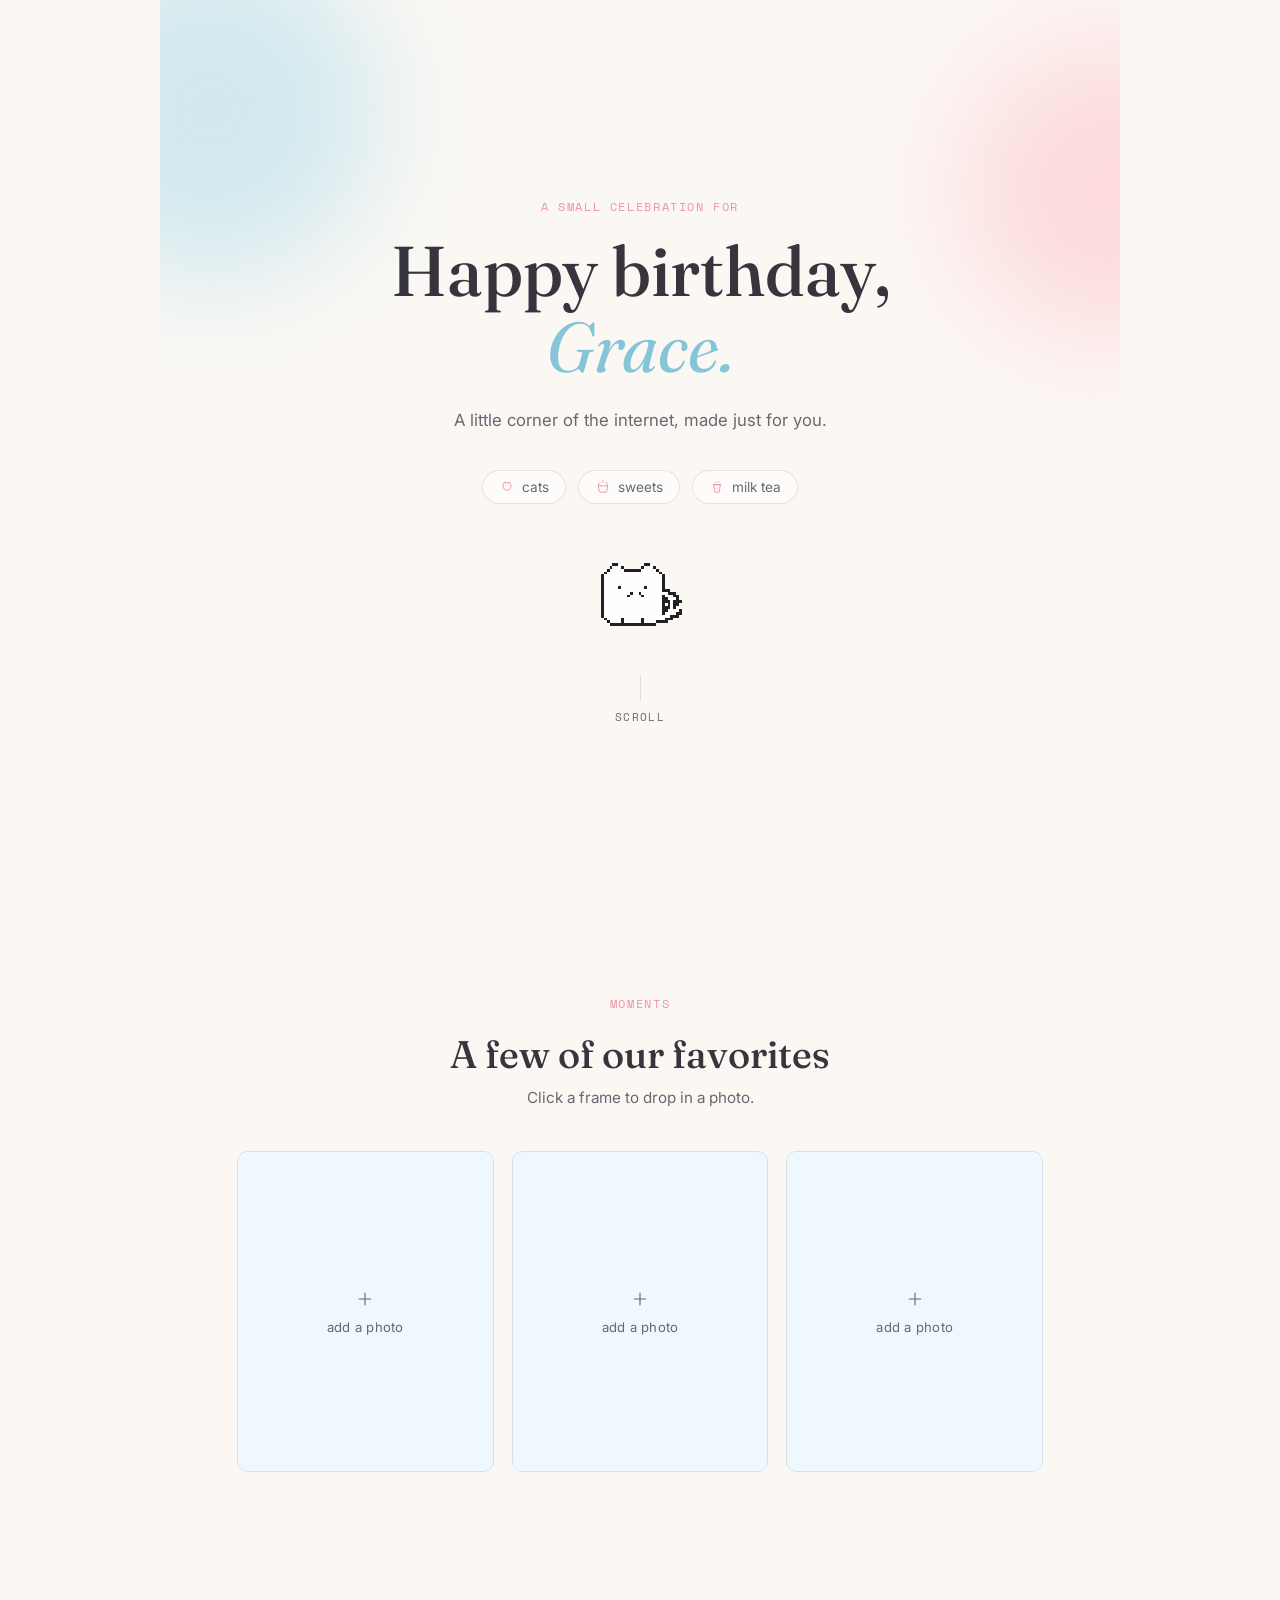
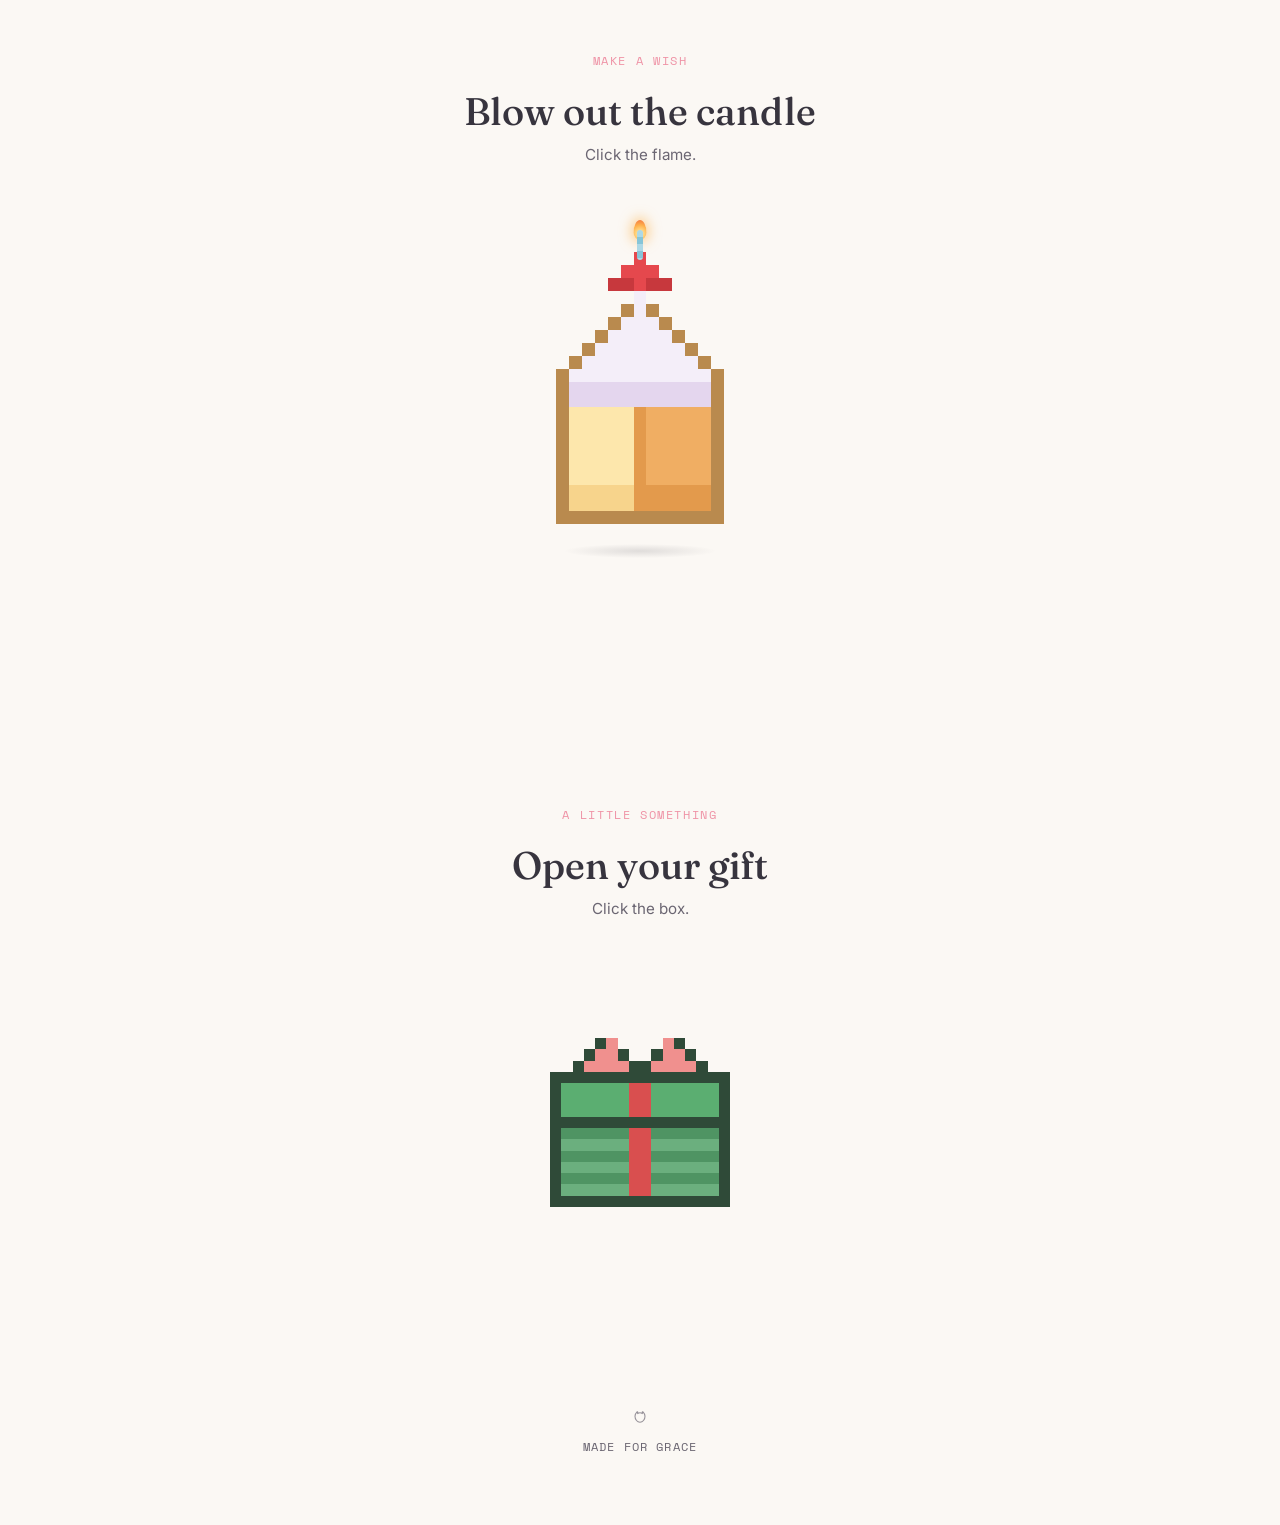
==== index.html @ 18f72542 "initial commit" ====
<!DOCTYPE html>
<html lang="en">
<head>
<meta charset="UTF-8">
<meta name="viewport" content="width=device-width, initial-scale=1.0">
<title>Happy Birthday, Grace</title>
<link rel="icon" href="images/cat-hero.svg">
<link rel="preconnect" href="https://fonts.googleapis.com">
<link rel="preconnect" href="https://fonts.gstatic.com" crossorigin>
<link href="https://fonts.googleapis.com/css2?family=Fraunces:ital,opsz,wght@0,9..144,400;0,9..144,500;0,9..144,600;1,9..144,400;1,9..144,500&family=Inter:wght@400;500;600&family=Space+Mono:wght@400;700&display=swap" rel="stylesheet">
<link rel="stylesheet" href="style.css">
</head>
<body>

<canvas id="confetti-canvas"></canvas>

<main id="top">

  <section class="hero">
    <div class="hero-blob blob-blue" aria-hidden="true"></div>
    <div class="hero-blob blob-pink" aria-hidden="true"></div>

    <div class="hero-content">
    <p class="eyebrow">a small celebration for</p>
    <h1 class="hero-title">Happy birthday,<br><em>Grace.</em></h1>
    <p class="hero-sub">A little corner of the internet, made just for you.</p>

    <div class="loves-row">
      <div class="love-chip">
        <svg viewBox="0 0 20 20" fill="none"><path d="M5 8.3c0-2.3 1.3-3.9 2-4.6.2-.2.6-.1.6.2v1.5c.8-.5 1.7-.7 2.4-.7s1.6.2 2.4.7V3.9c0-.3.4-.4.6-.2.7.7 2 2.3 2 4.6 0 3.4-2.3 5.9-5 5.9s-5-2.5-5-5.9Z" stroke="currentColor" stroke-width="1.2" stroke-linejoin="round"/><circle cx="8.4" cy="8" r="0.5" fill="currentColor"/><circle cx="11.6" cy="8" r="0.5" fill="currentColor"/></svg>
        <span>cats</span>
      </div>
      <div class="love-chip">
        <svg viewBox="0 0 20 20" fill="none"><path d="M4 8.5h12l-1.2 6.4a2 2 0 0 1-2 1.6H7.2a2 2 0 0 1-2-1.6L4 8.5Z" stroke="currentColor" stroke-width="1.2" stroke-linejoin="round"/><path d="M4.5 8.5c-.7-1.8.2-3.8 2-4.3M15.5 8.5c.7-1.8-.2-3.8-2-4.3M10 4c0-.8-.6-1.3-.6-2" stroke="currentColor" stroke-width="1.1" stroke-linecap="round"/></svg>
        <span>sweets</span>
      </div>
      <div class="love-chip">
        <svg viewBox="0 0 20 20" fill="none"><path d="M6 7h8l-.9 8.2a1.6 1.6 0 0 1-1.6 1.4H8.5a1.6 1.6 0 0 1-1.6-1.4L6 7Z" stroke="currentColor" stroke-width="1.2" stroke-linejoin="round"/><path d="M5.3 7h9.4" stroke="currentColor" stroke-width="1.2" stroke-linecap="round"/><circle cx="9" cy="11.5" r="0.6" fill="currentColor"/><circle cx="11.2" cy="13" r="0.6" fill="currentColor"/><path d="M8 4.2c.3-.9 1.6-.9 1.9 0M11 3.6c.3-.9 1.6-.9 1.9 0" stroke="currentColor" stroke-width="1" stroke-linecap="round"/></svg>
        <span>milk tea</span>
      </div>
    </div>

    <img class="hero-cat" src="images/cat-hero.svg" alt="" aria-hidden="true">

    <a class="scroll-cue" href="#photos"><span></span>scroll</a>
    </div>
  </section>

  <section id="photos" class="photos">
    <p class="eyebrow center">moments</p>
    <h2 class="section-title">A few of our favorites</h2>
    <p class="section-sub">Click a frame to drop in a photo.</p>

    <div class="photo-grid">
      <label class="photo-card" data-slot="1">
        <input type="file" accept="image/*" class="photo-input">
        <img class="photo-img" alt="A photo of you and Grace">
        <div class="photo-placeholder">
          <svg viewBox="0 0 24 24" fill="none"><path d="M12 5v14M5 12h14" stroke="currentColor" stroke-width="1.4" stroke-linecap="round"/></svg>
          <span>add a photo</span>
        </div>
      </label>
      <label class="photo-card" data-slot="2">
        <input type="file" accept="image/*" class="photo-input">
        <img class="photo-img" alt="A photo of Grace">
        <div class="photo-placeholder">
          <svg viewBox="0 0 24 24" fill="none"><path d="M12 5v14M5 12h14" stroke="currentColor" stroke-width="1.4" stroke-linecap="round"/></svg>
          <span>add a photo</span>
        </div>
      </label>
      <label class="photo-card" data-slot="3">
        <input type="file" accept="image/*" class="photo-input">
        <img class="photo-img" alt="A photo of you and Grace">
        <div class="photo-placeholder">
          <svg viewBox="0 0 24 24" fill="none"><path d="M12 5v14M5 12h14" stroke="currentColor" stroke-width="1.4" stroke-linecap="round"/></svg>
          <span>add a photo</span>
        </div>
      </label>
    </div>
  </section>

  <section id="cake" class="cake-section">
    <p class="eyebrow center">make a wish</p>
    <h2 class="section-title">Blow out the candle</h2>
    <p class="section-sub">Click the flame.</p>

    <div class="cake-stage">
      <button class="candle" id="candle" aria-label="Blow out the candle">
        <span class="flame"></span>
        <span class="wick"></span>
      </button>
      <img class="cake-img" src="images/cake.svg" alt="A little strawberry cake">
      <div class="cake-shadow"></div>
    </div>
    <p class="wish-line" id="wish-line">&nbsp;</p>
  </section>

  <section id="gift" class="gift-section">
    <p class="eyebrow center">a little something</p>
    <h2 class="section-title">Open your gift</h2>
    <p class="section-sub">Click the box.</p>

    <button class="gift-stage" id="gift-stage" aria-label="Open your gift">
      <img class="gift-lid" id="gift-lid" src="images/gift-lid.svg" alt="">
      <img class="gift-box" src="images/gift-box.svg" alt="">
    </button>

    <div class="message-card" id="message-card">
      <p class="message-text" id="message-text">Write your message here — edit this line in index.html.</p>
    </div>
  </section>

</main>

<footer class="footer">
  <svg class="brand-mark" viewBox="0 0 24 24" fill="none" xmlns="http://www.w3.org/2000/svg">
    <path d="M6 10c0-2.8 1.6-4.6 2.4-5.4.3-.3.8-.1.8.3v1.8c1-.6 2-.9 2.8-.9s1.8.3 2.8.9V4.9c0-.4.5-.6.8-.3.8.8 2.4 2.6 2.4 5.4 0 4-2.7 7-6 7s-6-3-6-7Z" stroke="currentColor" stroke-width="1.3" stroke-linejoin="round"/>
  </svg>
  <p>Made for Grace</p>
</footer>

<script src="script.js"></script>
</body>
</html>
---- style.css ----
:root {
  --cream: #FBF8F4;
  --cream-2: #F5F0E8;
  --ink: #37343E;
  --ink-soft: #6B6672;
  --blue-50: #F0F8FF;
  --blue-100: #DCEFF8;
  --blue-200: #AFDCEB;
  --blue-300: #ADD8E6;
  --blue-400: #86C5D8;
  --pink: #FFB6C1;
  --pink-deep: #EF93A6;
  --line: rgba(55, 52, 62, 0.12);
}

* { box-sizing: border-box; }
html { scroll-behavior: smooth; overflow-x: hidden; width: 100%; }

body {
  margin: 0;
  background: var(--cream);
  color: var(--ink);
  font-family: 'Inter', sans-serif;
  -webkit-font-smoothing: antialiased;
  overflow-x: hidden;
  width: 100%;
}

em { font-style: italic; }

#confetti-canvas {
  position: fixed;
  inset: 0;
  width: 100%;
  height: 100%;
  pointer-events: none;
  z-index: 999;
}

/* ---------------- Hero ---------------- */
.hero {
  position: relative;
  text-align: center;
  overflow: hidden;
  width: 100%;
}
.hero-content {
  position: relative;
  padding: 12vh 5vw 10vh;
  max-width: 760px;
  margin: 0 auto;
}

.hero-blob {
  position: absolute;
  border-radius: 50%;
  filter: blur(60px);
  z-index: 0;
  opacity: 0.55;
}
.blob-blue {
  width: 340px; height: 340px;
  background: var(--blue-200);
  top: -60px; left: -120px;
}
.blob-pink {
  width: 300px; height: 300px;
  background: var(--pink);
  top: 40px; right: -140px;
  opacity: 0.45;
}

.eyebrow {
  position: relative;
  font-family: 'Space Mono', monospace;
  font-size: 0.72rem;
  letter-spacing: 0.14em;
  text-transform: uppercase;
  color: var(--pink-deep);
  margin: 0 0 18px;
}
.eyebrow.center { text-align: center; }

.hero-title {
  position: relative;
  font-family: 'Fraunces', serif;
  font-weight: 500;
  font-size: clamp(2.6rem, 7vw, 4.4rem);
  line-height: 1.08;
  margin: 0;
  color: var(--ink);
}
.hero-title em {
  color: var(--blue-400);
  font-weight: 400;
}

.hero-sub {
  position: relative;
  font-size: 1.05rem;
  color: var(--ink-soft);
  margin: 22px auto 0;
  max-width: 420px;
  line-height: 1.6;
}

.loves-row {
  position: relative;
  display: flex;
  justify-content: center;
  gap: 12px;
  margin-top: 36px;
  flex-wrap: wrap;
}
.love-chip {
  display: flex;
  align-items: center;
  gap: 7px;
  padding: 8px 16px;
  border-radius: 100px;
  border: 1px solid var(--line);
  background: rgba(255,255,255,0.6);
  font-size: 0.85rem;
  color: var(--ink-soft);
}
.love-chip svg { width: 16px; height: 16px; color: var(--pink-deep); }

.hero-cat {
  display: block;
  width: 84px;
  margin: 56px auto 0;
  image-rendering: pixelated;
  opacity: 0.95;
}

.scroll-cue {
  position: relative;
  display: inline-flex;
  flex-direction: column;
  align-items: center;
  gap: 8px;
  margin-top: 46px;
  font-family: 'Space Mono', monospace;
  font-size: 0.68rem;
  letter-spacing: 0.12em;
  text-transform: uppercase;
  color: var(--ink-soft);
  text-decoration: none;
}
.scroll-cue span {
  width: 1px;
  height: 26px;
  background: var(--line);
  position: relative;
  overflow: hidden;
}
.scroll-cue span::after {
  content: "";
  position: absolute;
  top: -100%;
  left: 0;
  width: 100%;
  height: 100%;
  background: var(--pink-deep);
  animation: cue 1.8s ease-in-out infinite;
}
@keyframes cue {
  0% { top: -100%; }
  60% { top: 100%; }
  100% { top: 100%; }
}

/* ---------------- Shared section styles ---------------- */
section { padding: 90px 6vw; max-width: 960px; margin: 0 auto; text-align: center; }

.section-title {
  font-family: 'Fraunces', serif;
  font-weight: 500;
  font-size: clamp(1.7rem, 4vw, 2.4rem);
  margin: 0;
}
.section-sub {
  margin: 10px 0 0;
  color: var(--ink-soft);
  font-size: 0.95rem;
}

.photos { }

/* ---------------- Photo grid ---------------- */
.photo-grid {
  display: grid;
  grid-template-columns: repeat(3, 1fr);
  gap: 18px;
  margin-top: 44px;
}
.photo-card {
  position: relative;
  aspect-ratio: 4 / 5;
  border-radius: 10px;
  overflow: hidden;
  cursor: pointer;
  background: var(--blue-50);
  display: block;
}
.photo-input { display: none; }
.photo-img {
  width: 100%;
  height: 100%;
  object-fit: cover;
  display: none;
}
.photo-card.has-photo .photo-img { display: block; }
.photo-card.has-photo .photo-placeholder { display: none; }

.photo-placeholder {
  width: 100%;
  height: 100%;
  display: flex;
  flex-direction: column;
  align-items: center;
  justify-content: center;
  gap: 10px;
  color: var(--ink-soft);
  border: 1px solid var(--line);
  border-radius: 10px;
  transition: border-color 0.2s ease, color 0.2s ease, background 0.2s ease;
  font-size: 0.82rem;
  letter-spacing: 0.02em;
}
.photo-placeholder svg { width: 20px; height: 20px; }
.photo-card:hover .photo-placeholder {
  border-color: var(--pink-deep);
  color: var(--pink-deep);
  background: var(--blue-50);
}

@media (max-width: 640px) {
  .photo-grid { grid-template-columns: 1fr; max-width: 280px; margin-left: auto; margin-right: auto; }
}

/* ---------------- Cake ---------------- */
.cake-section { }
.cake-stage {
  position: relative;
  width: 220px;
  margin: 56px auto 0;
  display: flex;
  flex-direction: column;
  align-items: center;
}
.cake-img {
  width: 220px;
  image-rendering: pixelated;
  position: relative;
  z-index: 1;
}
.cake-shadow {
  width: 150px;
  height: 14px;
  border-radius: 50%;
  background: radial-gradient(ellipse, rgba(55,52,62,0.14) 0%, transparent 72%);
  margin-top: -6px;
}

.candle {
  position: relative;
  z-index: 2;
  margin-bottom: -14px;
  width: 26px;
  height: 46px;
  background: none;
  border: none;
  padding: 0;
  cursor: pointer;
}
.candle .wick {
  position: absolute;
  bottom: 6px;
  left: 50%;
  transform: translateX(-50%);
  width: 6px;
  height: 30px;
  border-radius: 3px;
  background: repeating-linear-gradient(180deg, var(--blue-300) 0 7px, var(--blue-400) 7px 14px);
}
.candle .flame {
  position: absolute;
  top: 0;
  left: 50%;
  transform: translateX(-50%);
  width: 13px;
  height: 20px;
  background: radial-gradient(circle at 50% 68%, #FFF3B0 0%, #FFB24D 55%, #F2703C 100%);
  border-radius: 50% 50% 50% 50% / 62% 62% 38% 38%;
  box-shadow: 0 0 12px 3px rgba(255, 178, 77, 0.55);
  animation: flicker 0.7s ease-in-out infinite alternate;
  transition: opacity 0.25s ease, transform 0.25s ease;
  transform-origin: bottom center;
}
@keyframes flicker {
  0% { transform: translateX(-50%) scale(1) rotate(-2deg); }
  100% { transform: translateX(-50%) scale(1.08) rotate(2deg); }
}
.candle[data-lit="false"] .flame {
  opacity: 0;
  transform: translateX(-50%) scale(0.2);
}
.candle[data-lit="false"] .smoke {
  position: absolute;
  top: -2px;
  left: 50%;
  transform: translateX(-50%);
  width: 3px;
  height: 12px;
  background: #C7C2CC;
  border-radius: 2px;
  opacity: 0.7;
  animation: smoke 1.3s ease-out forwards;
}
@keyframes smoke {
  0% { opacity: 0.6; transform: translate(-50%, 0) scale(1); }
  100% { opacity: 0; transform: translate(-50%, -22px) scale(2.4); }
}

.wish-line {
  margin-top: 26px;
  font-family: 'Fraunces', serif;
  font-style: italic;
  font-size: 1.1rem;
  color: var(--pink-deep);
  min-height: 1.4em;
}

/* ---------------- Gift ---------------- */
.gift-section { }
.gift-stage {
  position: relative;
  width: 180px;
  height: 190px;
  margin: 120px auto 0;
  background: none;
  border: none;
  padding: 0;
  cursor: pointer;
  display: block;
}
.gift-lid, .gift-box {
  position: absolute;
  left: 0;
  width: 180px;
  image-rendering: pixelated;
}
.gift-lid {
  top: 0;
  z-index: 2;
  transform-origin: 15% 100%;
  transition: transform 0.55s cubic-bezier(.3,1,.4,1), opacity 0.5s ease;
}
.gift-box {
  top: 90px;
  z-index: 1;
}
.gift-stage.open .gift-lid {
  transform: translate(34px, -42px) rotate(-30deg);
}
.gift-stage:not(.open):hover .gift-lid {
  transform: translateY(-5px);
}

.message-card {
  max-width: 460px;
  margin: 30px auto 0;
  max-height: 0;
  opacity: 0;
  overflow: hidden;
  transition: max-height 0.6s ease, opacity 0.5s ease, margin 0.6s ease;
}
.gift-stage.open ~ .message-card {
  max-height: 320px;
  opacity: 1;
}

.message-text {
  font-family: 'Fraunces', serif;
  font-style: italic;
  font-size: 1.15rem;
  line-height: 1.7;
  color: var(--ink);
  margin: 0;
  padding: 30px 8px;
  border-top: 1px solid var(--line);
  border-bottom: 1px solid var(--line);
}

/* ---------------- Footer ---------------- */
.footer {
  display: flex;
  flex-direction: column;
  align-items: center;
  gap: 10px;
  padding: 60px 20px 70px;
  color: var(--ink-soft);
}
.footer .brand-mark { width: 20px; height: 20px; opacity: 0.7; }
.footer p {
  font-family: 'Space Mono', monospace;
  font-size: 0.72rem;
  letter-spacing: 0.1em;
  text-transform: uppercase;
  margin: 0;
}

@media (max-width: 560px) {
  section { padding: 70px 6vw; }
}
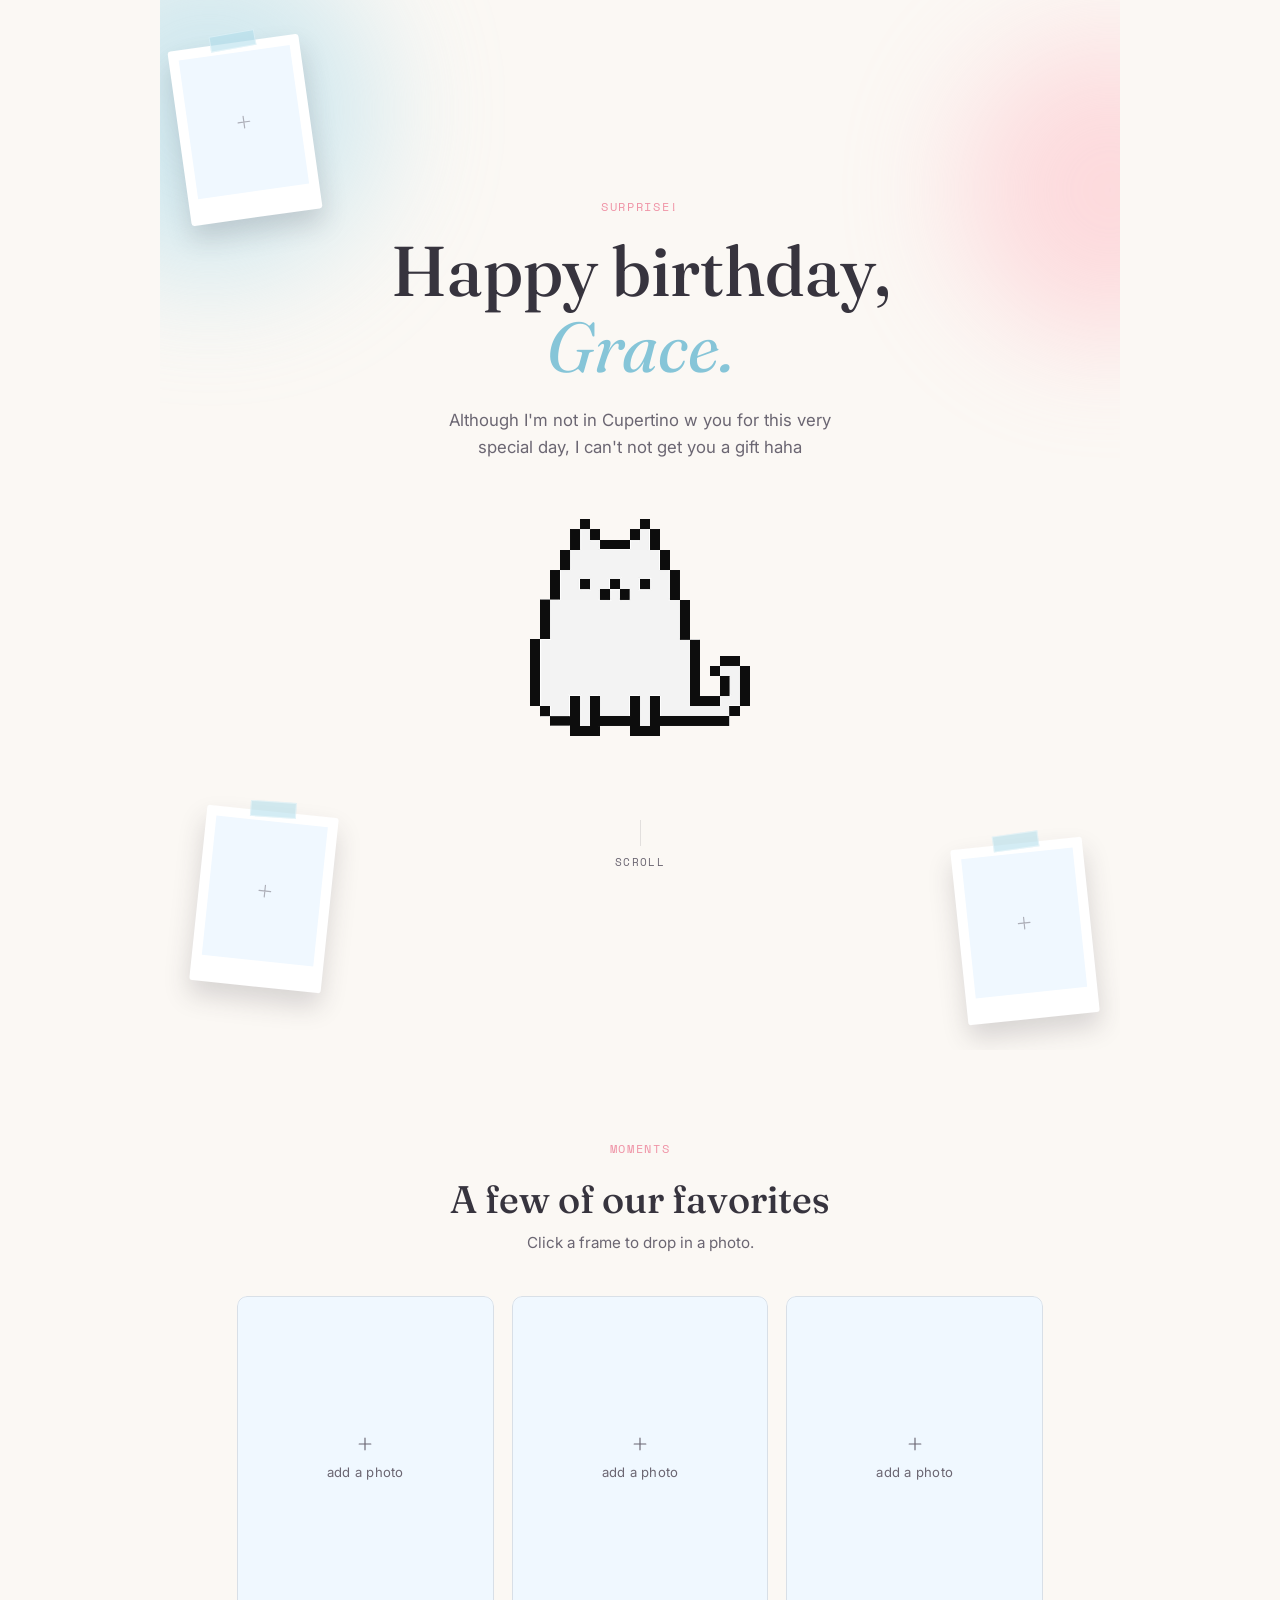
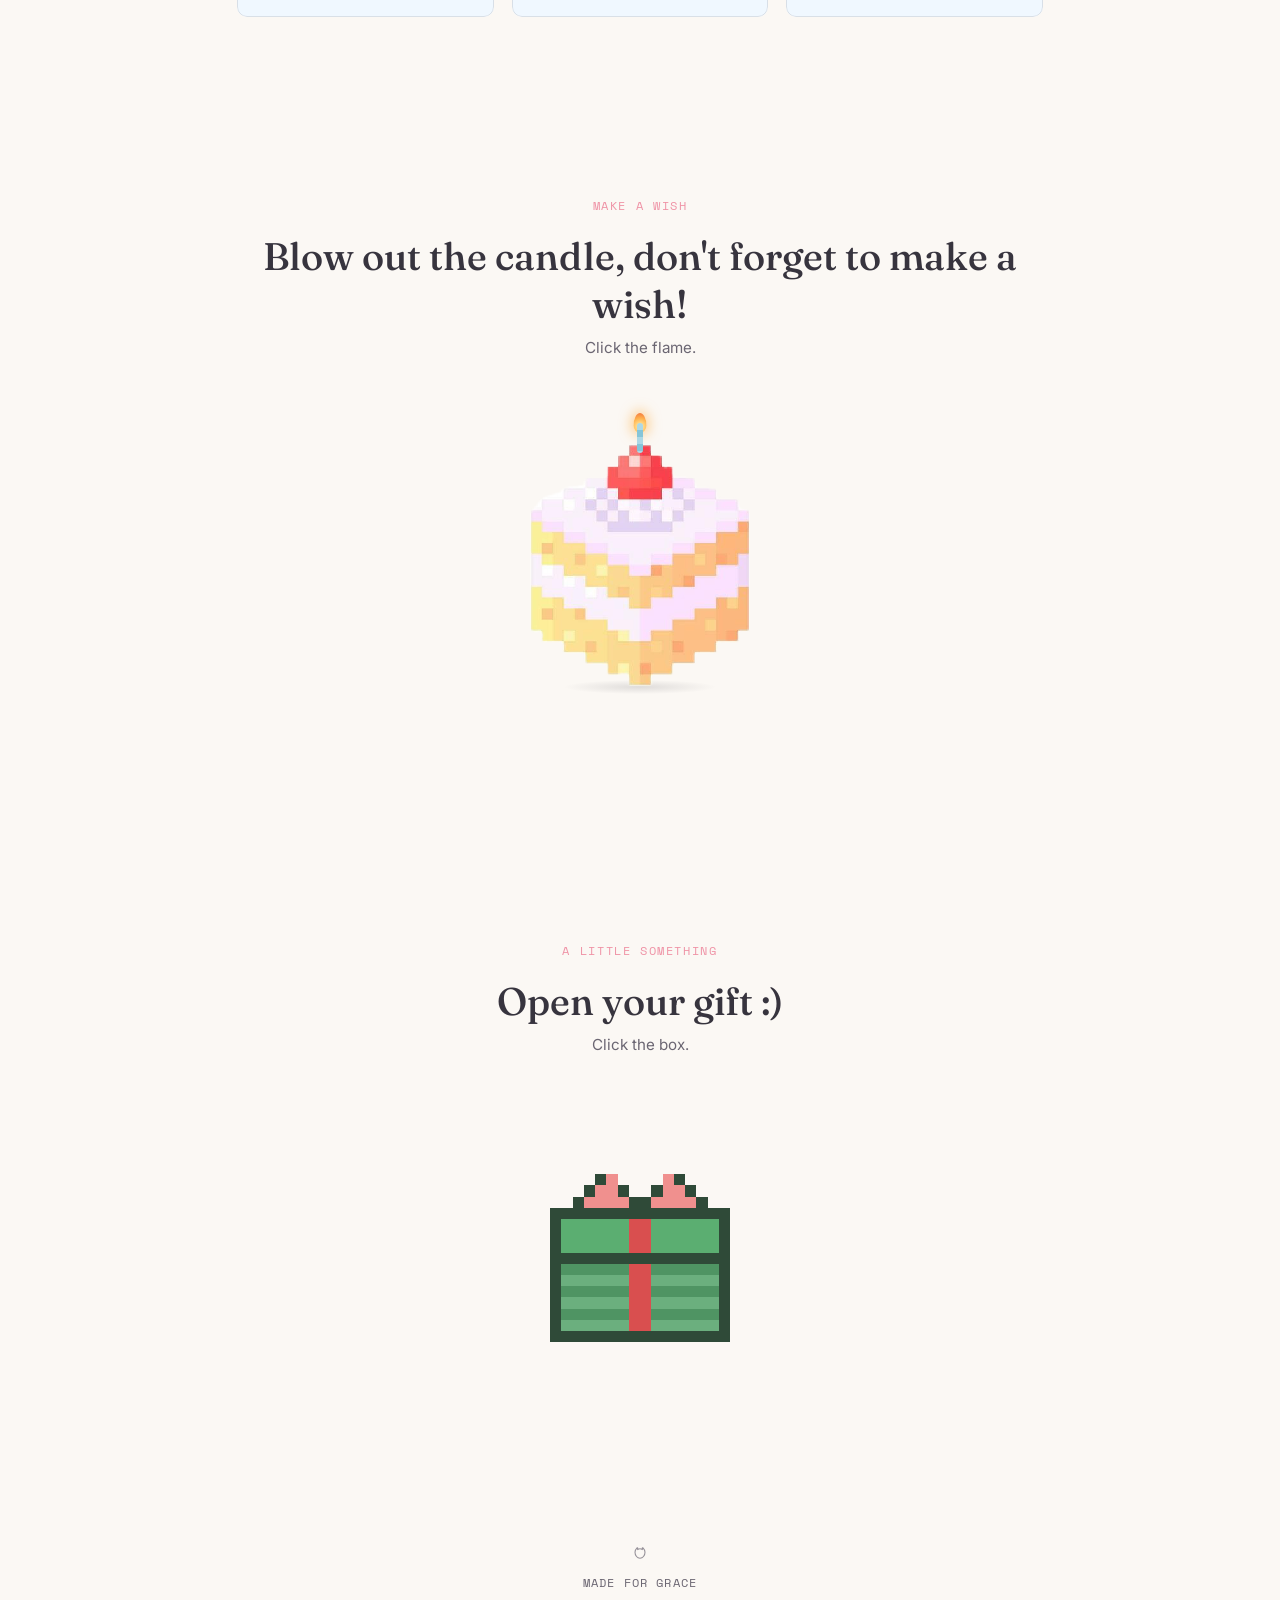
==== commit 29128cf0: "yayy" ====
--- a/index.html
+++ b/index.html
@@ -4,7 +4,7 @@
 <meta charset="UTF-8">
 <meta name="viewport" content="width=device-width, initial-scale=1.0">
 <title>Happy Birthday, Grace</title>
-<link rel="icon" href="images/cat-hero.svg">
+<link rel="icon" href="images/cat.png">
 <link rel="preconnect" href="https://fonts.googleapis.com">
 <link rel="preconnect" href="https://fonts.gstatic.com" crossorigin>
 <link href="https://fonts.googleapis.com/css2?family=Fraunces:ital,opsz,wght@0,9..144,400;0,9..144,500;0,9..144,600;1,9..144,400;1,9..144,500&family=Inter:wght@400;500;600&family=Space+Mono:wght@400;700&display=swap" rel="stylesheet">
@@ -20,27 +20,45 @@
     <div class="hero-blob blob-blue" aria-hidden="true"></div>
     <div class="hero-blob blob-pink" aria-hidden="true"></div>
 
-    <div class="hero-content">
-    <p class="eyebrow">a small celebration for</p>
-    <h1 class="hero-title">Happy birthday,<br><em>Grace.</em></h1>
-    <p class="hero-sub">A little corner of the internet, made just for you.</p>
-
-    <div class="loves-row">
-      <div class="love-chip">
-        <svg viewBox="0 0 20 20" fill="none"><path d="M5 8.3c0-2.3 1.3-3.9 2-4.6.2-.2.6-.1.6.2v1.5c.8-.5 1.7-.7 2.4-.7s1.6.2 2.4.7V3.9c0-.3.4-.4.6-.2.7.7 2 2.3 2 4.6 0 3.4-2.3 5.9-5 5.9s-5-2.5-5-5.9Z" stroke="currentColor" stroke-width="1.2" stroke-linejoin="round"/><circle cx="8.4" cy="8" r="0.5" fill="currentColor"/><circle cx="11.6" cy="8" r="0.5" fill="currentColor"/></svg>
-        <span>cats</span>
-      </div>
-      <div class="love-chip">
-        <svg viewBox="0 0 20 20" fill="none"><path d="M4 8.5h12l-1.2 6.4a2 2 0 0 1-2 1.6H7.2a2 2 0 0 1-2-1.6L4 8.5Z" stroke="currentColor" stroke-width="1.2" stroke-linejoin="round"/><path d="M4.5 8.5c-.7-1.8.2-3.8 2-4.3M15.5 8.5c.7-1.8-.2-3.8-2-4.3M10 4c0-.8-.6-1.3-.6-2" stroke="currentColor" stroke-width="1.1" stroke-linecap="round"/></svg>
-        <span>sweets</span>
-      </div>
-      <div class="love-chip">
-        <svg viewBox="0 0 20 20" fill="none"><path d="M6 7h8l-.9 8.2a1.6 1.6 0 0 1-1.6 1.4H8.5a1.6 1.6 0 0 1-1.6-1.4L6 7Z" stroke="currentColor" stroke-width="1.2" stroke-linejoin="round"/><path d="M5.3 7h9.4" stroke="currentColor" stroke-width="1.2" stroke-linecap="round"/><circle cx="9" cy="11.5" r="0.6" fill="currentColor"/><circle cx="11.2" cy="13" r="0.6" fill="currentColor"/><path d="M8 4.2c.3-.9 1.6-.9 1.9 0M11 3.6c.3-.9 1.6-.9 1.9 0" stroke="currentColor" stroke-width="1" stroke-linecap="round"/></svg>
-        <span>milk tea</span>
-      </div>
+    <div class="hero-polaroids" aria-hidden="false">
+      <label class="polaroid pola-1" data-slot="1">
+        <input type="file" accept="image/*" class="photo-input">
+        <span class="polaroid-tape"></span>
+        <span class="polaroid-frame">
+          <img class="polaroid-img" alt="A photo of Grace">
+          <span class="polaroid-placeholder">
+            <svg viewBox="0 0 24 24" fill="none"><path d="M12 5v14M5 12h14" stroke="currentColor" stroke-width="1.4" stroke-linecap="round"/></svg>
+          </span>
+        </span>
+      </label>
+      <label class="polaroid pola-2" data-slot="2">
+        <input type="file" accept="image/*" class="photo-input">
+        <span class="polaroid-tape"></span>
+        <span class="polaroid-frame">
+          <img class="polaroid-img" alt="A photo of Grace">
+          <span class="polaroid-placeholder">
+            <svg viewBox="0 0 24 24" fill="none"><path d="M12 5v14M5 12h14" stroke="currentColor" stroke-width="1.4" stroke-linecap="round"/></svg>
+          </span>
+        </span>
+      </label>
+      <label class="polaroid pola-3" data-slot="3">
+        <input type="file" accept="image/*" class="photo-input">
+        <span class="polaroid-tape"></span>
+        <span class="polaroid-frame">
+          <img class="polaroid-img" alt="A photo of Grace">
+          <span class="polaroid-placeholder">
+            <svg viewBox="0 0 24 24" fill="none"><path d="M12 5v14M5 12h14" stroke="currentColor" stroke-width="1.4" stroke-linecap="round"/></svg>
+          </span>
+        </span>
+      </label>
     </div>
 
-    <img class="hero-cat" src="images/cat-hero.svg" alt="" aria-hidden="true">
+    <div class="hero-content">
+    <p class="eyebrow">surprise!</p>
+    <h1 class="hero-title">Happy birthday,<br><em>Grace.</em></h1>
+    <p class="hero-sub">Although I'm not in Cupertino w you for this very special day, I can't not get you a gift haha</p>
+
+    <img class="hero-cat" src="images/cat.png" alt="" aria-hidden="true">
 
     <a class="scroll-cue" href="#photos"><span></span>scroll</a>
     </div>
@@ -81,7 +99,7 @@
 
   <section id="cake" class="cake-section">
     <p class="eyebrow center">make a wish</p>
-    <h2 class="section-title">Blow out the candle</h2>
+    <h2 class="section-title">Blow out the candle, don't forget to make a wish!</h2>
     <p class="section-sub">Click the flame.</p>
 
     <div class="cake-stage">
@@ -89,7 +107,7 @@
         <span class="flame"></span>
         <span class="wick"></span>
       </button>
-      <img class="cake-img" src="images/cake.svg" alt="A little strawberry cake">
+      <img class="cake-img" src="images/Subject.png" alt="A little strawberry cake">
       <div class="cake-shadow"></div>
     </div>
     <p class="wish-line" id="wish-line">&nbsp;</p>
@@ -97,7 +115,7 @@
 
   <section id="gift" class="gift-section">
     <p class="eyebrow center">a little something</p>
-    <h2 class="section-title">Open your gift</h2>
+    <h2 class="section-title">Open your gift :)</h2>
     <p class="section-sub">Click the box.</p>
 
     <button class="gift-stage" id="gift-stage" aria-label="Open your gift">
@@ -106,7 +124,7 @@
     </button>
 
     <div class="message-card" id="message-card">
-      <p class="message-text" id="message-text">Write your message here — edit this line in index.html.</p>
+      <p class="message-text" id="message-text">Happy Birthday, Grace grookymonster Xu! I'm so happy we became friends this past year, I really enjoyed our time together at CalPoly SLO. You're seriously so funny, smart, viby, and funny. I hope both of us can transfer to the schools we want to. Anyways, have a good bday. I can't wait to see you soon, I've missed you.</p>
     </div>
   </section>
 
--- a/style.css
+++ b/style.css
@@ -70,6 +70,79 @@
   opacity: 0.45;
 }
 
+/* ---------------- Hero polaroids ---------------- */
+.hero-polaroids {
+  position: absolute;
+  inset: 0;
+  z-index: 1;
+  pointer-events: none;
+}
+.polaroid {
+  position: absolute;
+  display: block;
+  width: 132px;
+  background: #fff;
+  padding: 10px 10px 26px;
+  border-radius: 3px;
+  box-shadow: 0 14px 26px rgba(55, 52, 62, 0.18);
+  cursor: pointer;
+  pointer-events: auto;
+  transition: transform 0.25s ease, box-shadow 0.25s ease;
+}
+.polaroid:hover {
+  box-shadow: 0 18px 32px rgba(55, 52, 62, 0.26);
+}
+.polaroid-tape {
+  position: absolute;
+  top: -10px;
+  left: 50%;
+  width: 46px;
+  height: 16px;
+  background: rgba(175, 220, 235, 0.55);
+  border: 1px solid rgba(255,255,255,0.4);
+  transform: translateX(-50%) rotate(-2deg);
+}
+.polaroid-frame {
+  display: block;
+  width: 100%;
+  aspect-ratio: 4 / 5;
+  background: var(--blue-50);
+  overflow: hidden;
+  position: relative;
+}
+.photo-input { display: none; }
+.polaroid-img {
+  width: 100%;
+  height: 100%;
+  object-fit: cover;
+  display: none;
+}
+.polaroid.has-photo .polaroid-img { display: block; }
+.polaroid.has-photo .polaroid-placeholder { display: none; }
+.polaroid-placeholder {
+  position: absolute;
+  inset: 0;
+  display: flex;
+  align-items: center;
+  justify-content: center;
+  color: var(--ink-soft);
+  opacity: 0.5;
+}
+.polaroid-placeholder svg { width: 20px; height: 20px; }
+
+.pola-1 { top: 4%; left: 2%; transform: rotate(-8deg); }
+.pola-2 { bottom: 6%; left: 4%; transform: rotate(6deg); }
+.pola-3 { bottom: 3%; right: 3%; transform: rotate(-6deg); }
+.pola-1:hover, .pola-2:hover, .pola-3:hover { transform: rotate(0deg) scale(1.04); }
+
+@media (max-width: 760px) {
+  .polaroid { width: 92px; padding: 7px 7px 18px; }
+  .polaroid-tape { width: 32px; height: 12px; }
+  .pola-1 { top: 2%; left: 1%; }
+  .pola-2 { bottom: 24%; left: 2%; }
+  .pola-3 { bottom: 2%; right: 2%; }
+}
+
 .eyebrow {
   position: relative;
   font-family: 'Space Mono', monospace;
@@ -104,31 +177,10 @@
   line-height: 1.6;
 }
 
-.loves-row {
-  position: relative;
-  display: flex;
-  justify-content: center;
-  gap: 12px;
-  margin-top: 36px;
-  flex-wrap: wrap;
-}
-.love-chip {
-  display: flex;
-  align-items: center;
-  gap: 7px;
-  padding: 8px 16px;
-  border-radius: 100px;
-  border: 1px solid var(--line);
-  background: rgba(255,255,255,0.6);
-  font-size: 0.85rem;
-  color: var(--ink-soft);
-}
-.love-chip svg { width: 16px; height: 16px; color: var(--pink-deep); }
-
 .hero-cat {
   display: block;
-  width: 84px;
-  margin: 56px auto 0;
+  width: 220px;
+  margin: 20px auto 0;
   image-rendering: pixelated;
   opacity: 0.95;
 }
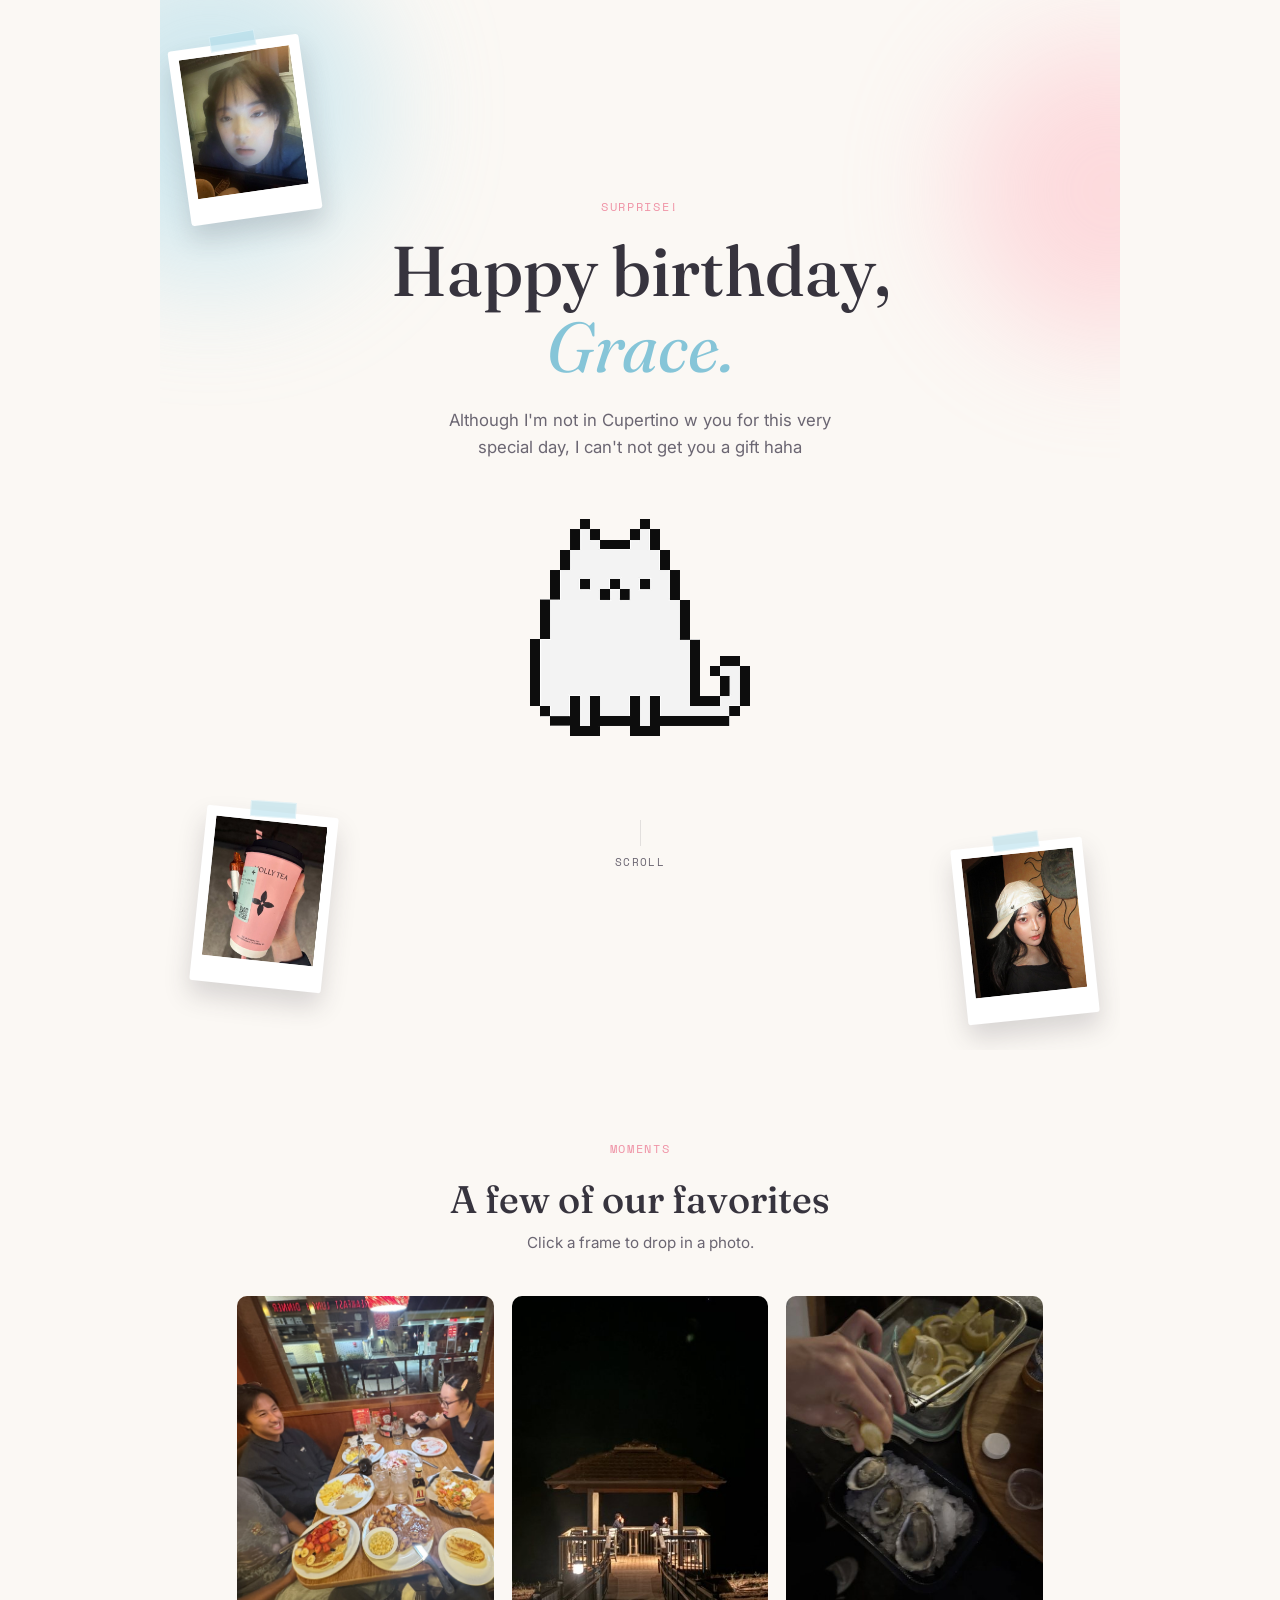
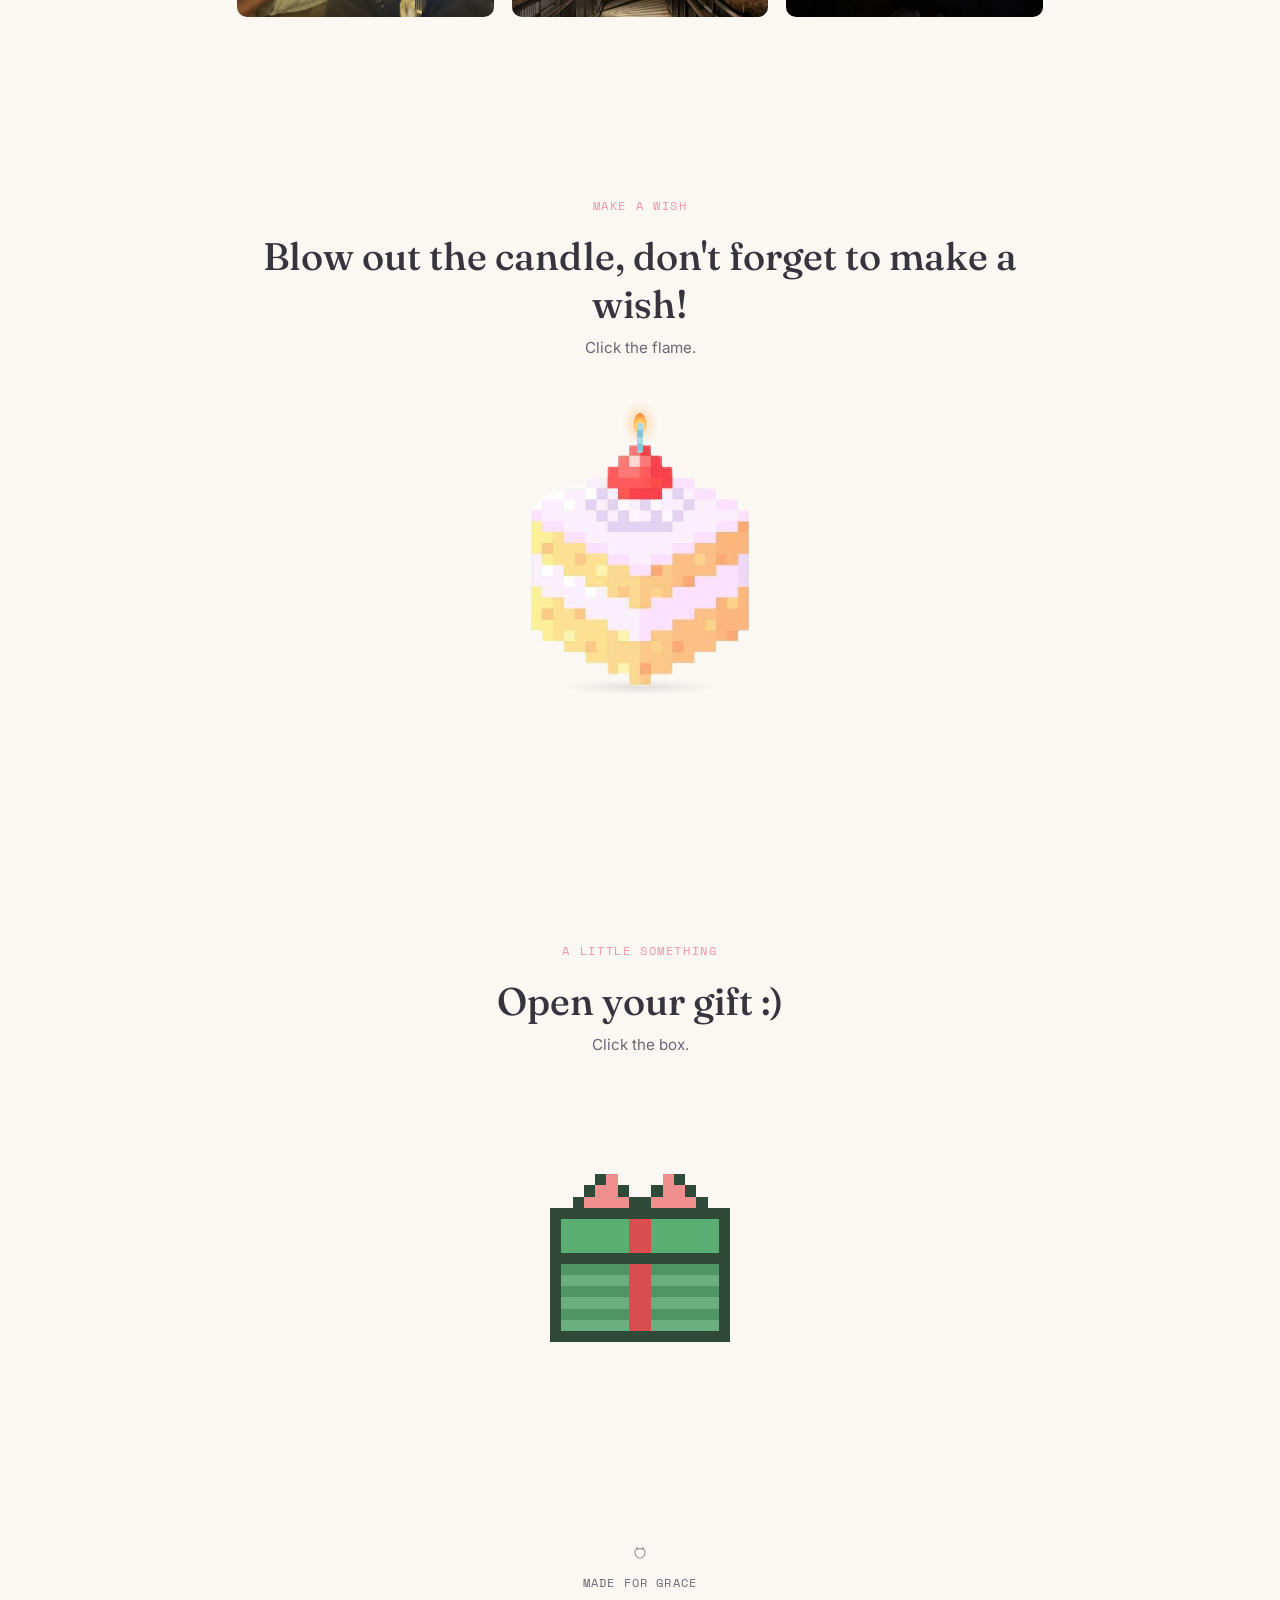
==== commit 00c4a4bb: "Wire in polaroid and moments photos as static assets Photos were being read from browser localStorag" ====
--- a/index.html
+++ b/index.html
@@ -21,31 +21,31 @@
     <div class="hero-blob blob-pink" aria-hidden="true"></div>
 
     <div class="hero-polaroids" aria-hidden="false">
-      <label class="polaroid pola-1" data-slot="1">
+      <label class="polaroid pola-1 has-photo" data-slot="1">
         <input type="file" accept="image/*" class="photo-input">
         <span class="polaroid-tape"></span>
         <span class="polaroid-frame">
-          <img class="polaroid-img" alt="A photo of Grace">
+          <img class="polaroid-img" src="images/polaroid-1.jpg" alt="Grace on a video call">
           <span class="polaroid-placeholder">
             <svg viewBox="0 0 24 24" fill="none"><path d="M12 5v14M5 12h14" stroke="currentColor" stroke-width="1.4" stroke-linecap="round"/></svg>
           </span>
         </span>
       </label>
-      <label class="polaroid pola-2" data-slot="2">
+      <label class="polaroid pola-2 has-photo" data-slot="2">
         <input type="file" accept="image/*" class="photo-input">
         <span class="polaroid-tape"></span>
         <span class="polaroid-frame">
-          <img class="polaroid-img" alt="A photo of Grace">
+          <img class="polaroid-img" src="images/polaroid-2.jpg" alt="A Molly Tea drink">
           <span class="polaroid-placeholder">
             <svg viewBox="0 0 24 24" fill="none"><path d="M12 5v14M5 12h14" stroke="currentColor" stroke-width="1.4" stroke-linecap="round"/></svg>
           </span>
         </span>
       </label>
-      <label class="polaroid pola-3" data-slot="3">
+      <label class="polaroid pola-3 has-photo" data-slot="3">
         <input type="file" accept="image/*" class="photo-input">
         <span class="polaroid-tape"></span>
         <span class="polaroid-frame">
-          <img class="polaroid-img" alt="A photo of Grace">
+          <img class="polaroid-img" src="images/polaroid-3.jpg" alt="A portrait of Grace">
           <span class="polaroid-placeholder">
             <svg viewBox="0 0 24 24" fill="none"><path d="M12 5v14M5 12h14" stroke="currentColor" stroke-width="1.4" stroke-linecap="round"/></svg>
           </span>
@@ -70,25 +70,25 @@
     <p class="section-sub">Click a frame to drop in a photo.</p>
 
     <div class="photo-grid">
-      <label class="photo-card" data-slot="1">
+      <label class="photo-card has-photo" data-slot="1">
         <input type="file" accept="image/*" class="photo-input">
-        <img class="photo-img" alt="A photo of you and Grace">
+        <img class="photo-img" src="images/moment-1.jpg" alt="Dinner with friends">
         <div class="photo-placeholder">
           <svg viewBox="0 0 24 24" fill="none"><path d="M12 5v14M5 12h14" stroke="currentColor" stroke-width="1.4" stroke-linecap="round"/></svg>
           <span>add a photo</span>
         </div>
       </label>
-      <label class="photo-card" data-slot="2">
+      <label class="photo-card has-photo" data-slot="2">
         <input type="file" accept="image/*" class="photo-input">
-        <img class="photo-img" alt="A photo of Grace">
+        <img class="photo-img" src="images/moment-2.jpg" alt="A gazebo at night">
         <div class="photo-placeholder">
           <svg viewBox="0 0 24 24" fill="none"><path d="M12 5v14M5 12h14" stroke="currentColor" stroke-width="1.4" stroke-linecap="round"/></svg>
           <span>add a photo</span>
         </div>
       </label>
-      <label class="photo-card" data-slot="3">
+      <label class="photo-card has-photo" data-slot="3">
         <input type="file" accept="image/*" class="photo-input">
-        <img class="photo-img" alt="A photo of you and Grace">
+        <img class="photo-img" src="images/moment-3.jpg" alt="Oysters and lemon">
         <div class="photo-placeholder">
           <svg viewBox="0 0 24 24" fill="none"><path d="M12 5v14M5 12h14" stroke="currentColor" stroke-width="1.4" stroke-linecap="round"/></svg>
           <span>add a photo</span>
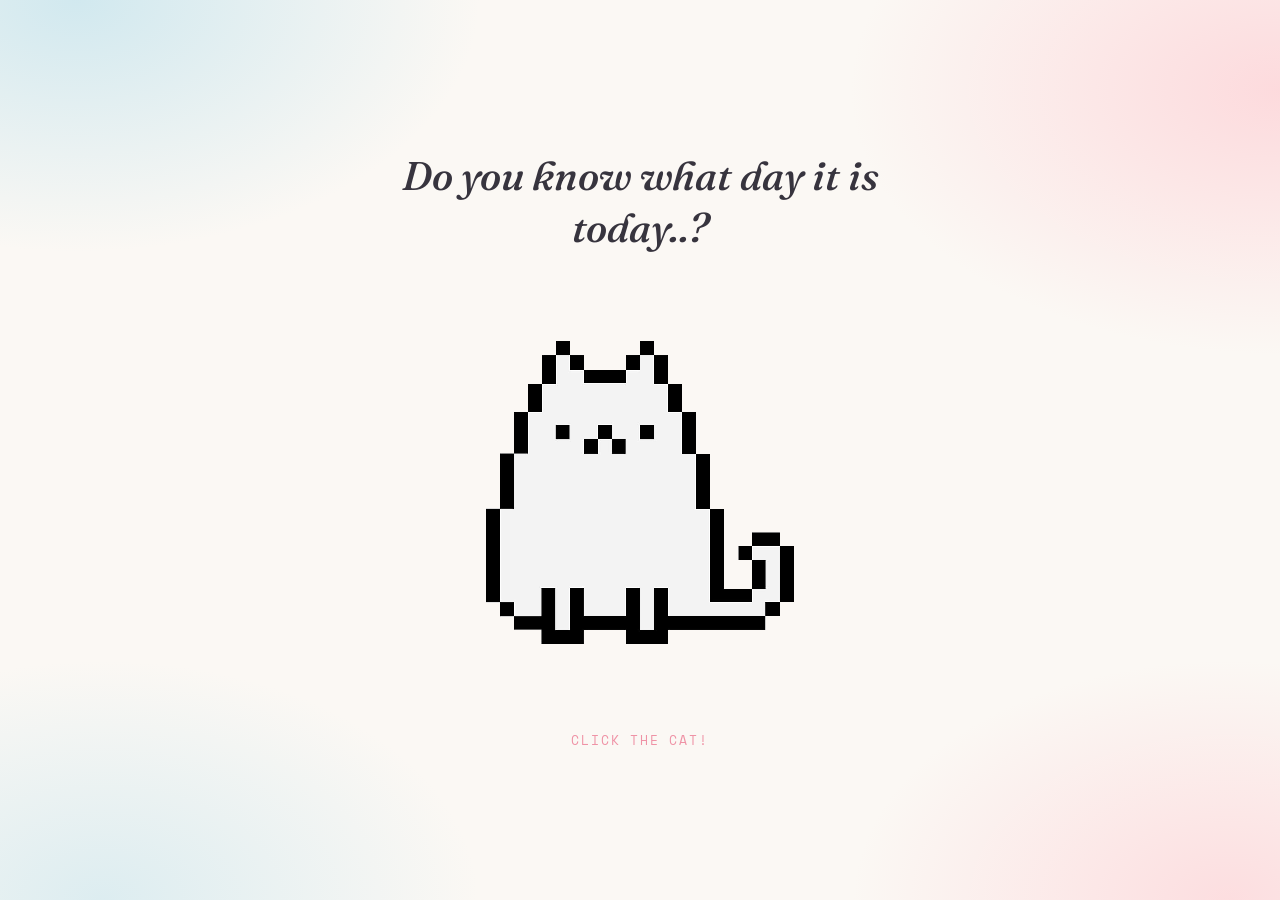
==== commit a6ecd900: "its coming together hahaha" ====
--- a/index.html
+++ b/index.html
@@ -12,131 +12,16 @@
 </head>
 <body>
 
-<canvas id="confetti-canvas"></canvas>
+<div class="landing">
+  <p class="landing-question">Do you know what day it is today..?</p>
 
-<main id="top">
+  <button class="landing-cat-btn" id="landing-cat" aria-label="Click the cat">
+    <img class="landing-cat-img" src="images/cat.png" alt="A curious cat">
+  </button>
 
-  <section class="hero">
-    <div class="hero-blob blob-blue" aria-hidden="true"></div>
-    <div class="hero-blob blob-pink" aria-hidden="true"></div>
+  <p class="landing-cta">Click the cat!</p>
+</div>
 
-    <div class="hero-polaroids" aria-hidden="false">
-      <label class="polaroid pola-1 has-photo" data-slot="1">
-        <input type="file" accept="image/*" class="photo-input">
-        <span class="polaroid-tape"></span>
-        <span class="polaroid-frame">
-          <img class="polaroid-img" src="images/polaroid-1.jpg" alt="Grace on a video call">
-          <span class="polaroid-placeholder">
-            <svg viewBox="0 0 24 24" fill="none"><path d="M12 5v14M5 12h14" stroke="currentColor" stroke-width="1.4" stroke-linecap="round"/></svg>
-          </span>
-        </span>
-      </label>
-      <label class="polaroid pola-2 has-photo" data-slot="2">
-        <input type="file" accept="image/*" class="photo-input">
-        <span class="polaroid-tape"></span>
-        <span class="polaroid-frame">
-          <img class="polaroid-img" src="images/polaroid-2.jpg" alt="A Molly Tea drink">
-          <span class="polaroid-placeholder">
-            <svg viewBox="0 0 24 24" fill="none"><path d="M12 5v14M5 12h14" stroke="currentColor" stroke-width="1.4" stroke-linecap="round"/></svg>
-          </span>
-        </span>
-      </label>
-      <label class="polaroid pola-3 has-photo" data-slot="3">
-        <input type="file" accept="image/*" class="photo-input">
-        <span class="polaroid-tape"></span>
-        <span class="polaroid-frame">
-          <img class="polaroid-img" src="images/polaroid-3.jpg" alt="A portrait of Grace">
-          <span class="polaroid-placeholder">
-            <svg viewBox="0 0 24 24" fill="none"><path d="M12 5v14M5 12h14" stroke="currentColor" stroke-width="1.4" stroke-linecap="round"/></svg>
-          </span>
-        </span>
-      </label>
-    </div>
-
-    <div class="hero-content">
-    <p class="eyebrow">surprise!</p>
-    <h1 class="hero-title">Happy birthday,<br><em>Grace.</em></h1>
-    <p class="hero-sub">Although I'm not in Cupertino w you for this very special day, I can't not get you a gift haha</p>
-
-    <img class="hero-cat" src="images/cat.png" alt="" aria-hidden="true">
-
-    <a class="scroll-cue" href="#photos"><span></span>scroll</a>
-    </div>
-  </section>
-
-  <section id="photos" class="photos">
-    <p class="eyebrow center">moments</p>
-    <h2 class="section-title">A few of our favorites</h2>
-    <p class="section-sub">Click a frame to drop in a photo.</p>
-
-    <div class="photo-grid">
-      <label class="photo-card has-photo" data-slot="1">
-        <input type="file" accept="image/*" class="photo-input">
-        <img class="photo-img" src="images/moment-1.jpg" alt="Dinner with friends">
-        <div class="photo-placeholder">
-          <svg viewBox="0 0 24 24" fill="none"><path d="M12 5v14M5 12h14" stroke="currentColor" stroke-width="1.4" stroke-linecap="round"/></svg>
-          <span>add a photo</span>
-        </div>
-      </label>
-      <label class="photo-card has-photo" data-slot="2">
-        <input type="file" accept="image/*" class="photo-input">
-        <img class="photo-img" src="images/moment-2.jpg" alt="A gazebo at night">
-        <div class="photo-placeholder">
-          <svg viewBox="0 0 24 24" fill="none"><path d="M12 5v14M5 12h14" stroke="currentColor" stroke-width="1.4" stroke-linecap="round"/></svg>
-          <span>add a photo</span>
-        </div>
-      </label>
-      <label class="photo-card has-photo" data-slot="3">
-        <input type="file" accept="image/*" class="photo-input">
-        <img class="photo-img" src="images/moment-3.jpg" alt="Oysters and lemon">
-        <div class="photo-placeholder">
-          <svg viewBox="0 0 24 24" fill="none"><path d="M12 5v14M5 12h14" stroke="currentColor" stroke-width="1.4" stroke-linecap="round"/></svg>
-          <span>add a photo</span>
-        </div>
-      </label>
-    </div>
-  </section>
-
-  <section id="cake" class="cake-section">
-    <p class="eyebrow center">make a wish</p>
-    <h2 class="section-title">Blow out the candle, don't forget to make a wish!</h2>
-    <p class="section-sub">Click the flame.</p>
-
-    <div class="cake-stage">
-      <button class="candle" id="candle" aria-label="Blow out the candle">
-        <span class="flame"></span>
-        <span class="wick"></span>
-      </button>
-      <img class="cake-img" src="images/Subject.png" alt="A little strawberry cake">
-      <div class="cake-shadow"></div>
-    </div>
-    <p class="wish-line" id="wish-line">&nbsp;</p>
-  </section>
-
-  <section id="gift" class="gift-section">
-    <p class="eyebrow center">a little something</p>
-    <h2 class="section-title">Open your gift :)</h2>
-    <p class="section-sub">Click the box.</p>
-
-    <button class="gift-stage" id="gift-stage" aria-label="Open your gift">
-      <img class="gift-lid" id="gift-lid" src="images/gift-lid.svg" alt="">
-      <img class="gift-box" src="images/gift-box.svg" alt="">
-    </button>
-
-    <div class="message-card" id="message-card">
-      <p class="message-text" id="message-text">Happy Birthday, Grace grookymonster Xu! I'm so happy we became friends this past year, I really enjoyed our time together at CalPoly SLO. You're seriously so funny, smart, viby, and funny. I hope both of us can transfer to the schools we want to. Anyways, have a good bday. I can't wait to see you soon, I've missed you.</p>
-    </div>
-  </section>
-
-</main>
-
-<footer class="footer">
-  <svg class="brand-mark" viewBox="0 0 24 24" fill="none" xmlns="http://www.w3.org/2000/svg">
-    <path d="M6 10c0-2.8 1.6-4.6 2.4-5.4.3-.3.8-.1.8.3v1.8c1-.6 2-.9 2.8-.9s1.8.3 2.8.9V4.9c0-.4.5-.6.8-.3.8.8 2.4 2.6 2.4 5.4 0 4-2.7 7-6 7s-6-3-6-7Z" stroke="currentColor" stroke-width="1.3" stroke-linejoin="round"/>
-  </svg>
-  <p>Made for Grace</p>
-</footer>
-
-<script src="script.js"></script>
+<script src="landing.js"></script>
 </body>
 </html>
--- a/style.css
+++ b/style.css
@@ -18,12 +18,18 @@
 
 body {
   margin: 0;
-  background: var(--cream);
   color: var(--ink);
   font-family: 'Inter', sans-serif;
   -webkit-font-smoothing: antialiased;
   overflow-x: hidden;
   width: 100%;
+  background:
+    radial-gradient(ellipse 45vw 40vh at 6% 0%, rgba(175, 220, 235, 0.55) 0%, transparent 70%),
+    radial-gradient(ellipse 48vw 42vh at 100% 10%, rgba(255, 182, 193, 0.45) 0%, transparent 70%),
+    radial-gradient(ellipse 42vw 38vh at 8% 100%, rgba(175, 220, 235, 0.4) 0%, transparent 70%),
+    radial-gradient(ellipse 42vw 38vh at 96% 100%, rgba(255, 182, 193, 0.4) 0%, transparent 70%),
+    var(--cream);
+  background-repeat: no-repeat;
 }
 
 em { font-style: italic; }
@@ -43,31 +49,20 @@
   text-align: center;
   overflow: hidden;
   width: 100%;
+  max-width: none;
+  margin: 0;
+  padding: 0;
+  min-height: 100vh;
+  display: flex;
+  align-items: center;
 }
 .hero-content {
   position: relative;
-  padding: 12vh 5vw 10vh;
+  z-index: 1;
+  padding: 8vh 5vw;
   max-width: 760px;
   margin: 0 auto;
-}
-
-.hero-blob {
-  position: absolute;
-  border-radius: 50%;
-  filter: blur(60px);
-  z-index: 0;
-  opacity: 0.55;
-}
-.blob-blue {
-  width: 340px; height: 340px;
-  background: var(--blue-200);
-  top: -60px; left: -120px;
-}
-.blob-pink {
-  width: 300px; height: 300px;
-  background: var(--pink);
-  top: 40px; right: -140px;
-  opacity: 0.45;
+  width: 100%;
 }
 
 /* ---------------- Hero polaroids ---------------- */
@@ -80,24 +75,24 @@
 .polaroid {
   position: absolute;
   display: block;
-  width: 132px;
+  width: clamp(150px, 15vw, 260px);
   background: #fff;
-  padding: 10px 10px 26px;
-  border-radius: 3px;
-  box-shadow: 0 14px 26px rgba(55, 52, 62, 0.18);
+  padding: clamp(10px, 1.1vw, 18px) clamp(10px, 1.1vw, 18px) clamp(24px, 2.8vw, 40px);
+  border-radius: 4px;
+  box-shadow: 0 18px 34px rgba(55, 52, 62, 0.2);
   cursor: pointer;
   pointer-events: auto;
   transition: transform 0.25s ease, box-shadow 0.25s ease;
 }
 .polaroid:hover {
-  box-shadow: 0 18px 32px rgba(55, 52, 62, 0.26);
+  box-shadow: 0 22px 40px rgba(55, 52, 62, 0.28);
 }
 .polaroid-tape {
   position: absolute;
-  top: -10px;
+  top: clamp(-14px, -1.2vw, -8px);
   left: 50%;
-  width: 46px;
-  height: 16px;
+  width: clamp(38px, 4vw, 56px);
+  height: clamp(14px, 1.4vw, 20px);
   background: rgba(175, 220, 235, 0.55);
   border: 1px solid rgba(255,255,255,0.4);
   transform: translateX(-50%) rotate(-2deg);
@@ -130,17 +125,29 @@
 }
 .polaroid-placeholder svg { width: 20px; height: 20px; }
 
-.pola-1 { top: 4%; left: 2%; transform: rotate(-8deg); }
-.pola-2 { bottom: 6%; left: 4%; transform: rotate(6deg); }
-.pola-3 { bottom: 3%; right: 3%; transform: rotate(-6deg); }
-.pola-1:hover, .pola-2:hover, .pola-3:hover { transform: rotate(0deg) scale(1.04); }
-
-@media (max-width: 760px) {
-  .polaroid { width: 92px; padding: 7px 7px 18px; }
-  .polaroid-tape { width: 32px; height: 12px; }
-  .pola-1 { top: 2%; left: 1%; }
-  .pola-2 { bottom: 24%; left: 2%; }
-  .pola-3 { bottom: 2%; right: 2%; }
+.pola-1 { top: 7%; left: 5%; transform: rotate(-8deg); }
+.pola-4 { top: 9%; right: 6%; transform: rotate(7deg); }
+.pola-2 { bottom: 9%; left: 7%; transform: rotate(6deg); }
+.pola-3 { bottom: 7%; right: 5%; transform: rotate(-6deg); }
+.pola-1:hover, .pola-2:hover, .pola-3:hover, .pola-4:hover { transform: rotate(0deg) scale(1.04); }
+
+@media (max-width: 900px) {
+  .polaroid { width: clamp(110px, 24vw, 160px); }
+  .pola-1 { top: 3%; left: 3%; }
+  .pola-4 { top: 3%; right: 3%; }
+  .pola-2 { bottom: 3%; left: 3%; }
+  .pola-3 { bottom: 3%; right: 3%; }
+}
+
+@media (max-width: 560px) {
+  .polaroid { width: 78px; padding: 6px 6px 16px; }
+  .polaroid-tape { width: 26px; height: 10px; top: -6px; }
+  .hero { min-height: auto; }
+  .hero-content { padding: 15vh 9vw 6vh; }
+  .pola-1 { top: 10px; left: 8px; }
+  .pola-4 { top: 10px; right: 8px; }
+  .pola-2 { bottom: 10px; left: 8px; }
+  .pola-3 { bottom: 10px; right: 8px; }
 }
 
 .eyebrow {
@@ -177,12 +184,28 @@
   line-height: 1.6;
 }
 
+.hero-cat-wrap {
+  position: relative;
+  display: block;
+  width: 220px;
+  margin: 84px auto 0;
+}
+
 .hero-cat {
   display: block;
-  width: 220px;
-  margin: 20px auto 0;
+  width: 100%;
   image-rendering: pixelated;
   opacity: 0.95;
+}
+
+.hero-cat-hat {
+  position: absolute;
+  top: -14%;
+  left: 38.5%;
+  width: 36%;
+  transform: translateX(-50%) rotate(-6deg);
+  image-rendering: pixelated;
+  z-index: 1;
 }
 
 .scroll-cue {
@@ -429,7 +452,7 @@
   transition: max-height 0.6s ease, opacity 0.5s ease, margin 0.6s ease;
 }
 .gift-stage.open ~ .message-card {
-  max-height: 320px;
+  max-height: 480px;
   opacity: 1;
 }
 
@@ -440,8 +463,27 @@
   line-height: 1.7;
   color: var(--ink);
   margin: 0;
-  padding: 30px 8px;
+  padding: 30px 8px 0;
   border-top: 1px solid var(--line);
+}
+
+.message-signature {
+  font-family: 'Fraunces', serif;
+  font-style: italic;
+  font-size: 1.15rem;
+  color: var(--ink);
+  margin: 14px 8px 0;
+  text-align: center;
+}
+
+.message-ps {
+  font-family: 'Fraunces', serif;
+  font-style: italic;
+  font-size: 0.95rem;
+  color: var(--ink-soft);
+  margin: 10px 8px 0;
+  padding-bottom: 30px;
+  text-align: left;
   border-bottom: 1px solid var(--line);
 }
 
@@ -466,3 +508,57 @@
 @media (max-width: 560px) {
   section { padding: 70px 6vw; }
 }
+
+/* ---------------- Landing page ---------------- */
+.landing {
+  min-height: 100vh;
+  width: 100%;
+  display: flex;
+  flex-direction: column;
+  align-items: center;
+  justify-content: center;
+  text-align: center;
+  gap: 34px;
+  padding: 8vh 6vw;
+}
+
+.landing-question {
+  font-family: 'Fraunces', serif;
+  font-style: italic;
+  font-weight: 500;
+  font-size: clamp(1.5rem, 4.2vw, 2.5rem);
+  color: var(--ink);
+  max-width: 620px;
+  margin: 0;
+  line-height: 1.3;
+}
+
+.landing-cat-btn {
+  background: none;
+  border: none;
+  padding: 0;
+  cursor: pointer;
+  transition: transform 0.25s ease;
+}
+.landing-cat-btn:hover { transform: scale(1.06) rotate(-3deg); }
+.landing-cat-btn:active { transform: scale(0.97); }
+
+.landing-cat-img {
+  width: clamp(170px, 24vw, 320px);
+  image-rendering: pixelated;
+  display: block;
+}
+
+.landing-cta {
+  font-family: 'Space Mono', monospace;
+  font-size: 0.8rem;
+  letter-spacing: 0.14em;
+  text-transform: uppercase;
+  color: var(--pink-deep);
+  margin: 0;
+  animation: landingPulse 1.8s ease-in-out infinite;
+}
+@keyframes landingPulse {
+  0%, 100% { opacity: 0.6; }
+  50% { opacity: 1; }
+}
